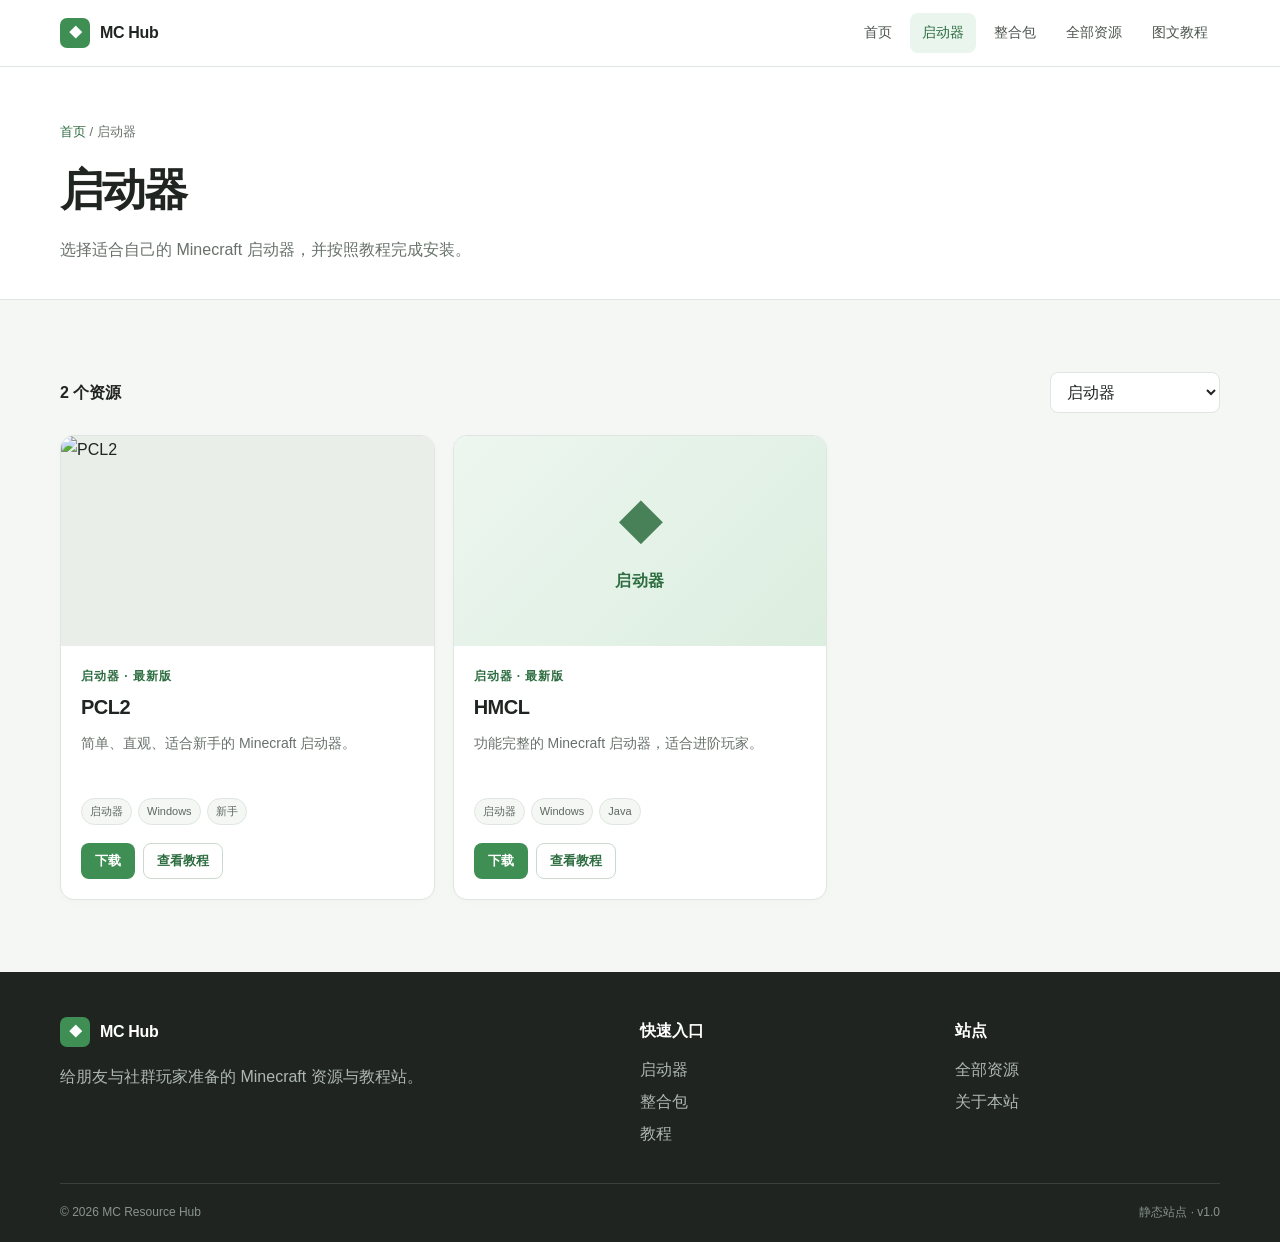
==== launchers.html @ 6d19175e "测试提交" ====
<!doctype html>
<html lang="zh-CN">
<head><meta charset="utf-8"><meta name="viewport" content="width=device-width,initial-scale=1"><meta name="description" content="Minecraft 启动器下载与安装教程。"><title>启动器 · MC Resource Hub</title><link rel="stylesheet" href="assets/css/style.css"></head>
<body data-category="launcher">
<header id="site-header" class="site-header"></header>
<main>
<section class="page-hero"><div class="container">
  <div class="breadcrumb"><a href="index.html">首页</a> / 启动器</div>
  <h1>启动器</h1><p>选择适合自己的 Minecraft 启动器，并按照教程完成安装。</p>
</div></section>
<section class="section"><div class="container">
  <div class="list-toolbar"><strong id="result-count"></strong><select id="category-filter" class="filter"><option value="all">全部分类</option><option value="launcher">启动器</option><option value="modpack">整合包</option><option value="shader">光影</option><option value="resource-pack">材质包</option><option value="skin">皮肤</option></select></div>
  <div id="resource-list" class="resource-grid"></div>
</div></section>
</main>
<footer id="site-footer" class="site-footer"></footer>
<script src="assets/js/data.js"></script><script src="assets/js/app.js"></script>
</body></html>
---- assets/css/style.css ----
:root {
  --green: #3f8f55;
  --green-dark: #2d6d40;
  --green-light: #eaf5ed;
  --text: #202522;
  --muted: #68716b;
  --line: #dfe5e0;
  --surface: #ffffff;
  --surface-soft: #f5f7f5;
  --dark: #202522;
  --shadow: 0 8px 24px rgba(25, 35, 28, .06);
  --radius: 14px;
  --container: 1160px;
}

* { box-sizing: border-box; }
html { scroll-behavior: smooth; }
body {
  margin: 0;
  color: var(--text);
  background: var(--surface-soft);
  font-family: Inter, "Segoe UI", "Microsoft YaHei", Arial, sans-serif;
  line-height: 1.7;
}
a { color: inherit; text-decoration: none; }
img { max-width: 100%; display: block; }
button, select { font: inherit; }
.container { width: min(var(--container), calc(100% - 40px)); margin-inline: auto; }

.site-header {
  position: sticky;
  top: 0;
  z-index: 50;
  background: rgba(255,255,255,.96);
  border-bottom: 1px solid var(--line);
  backdrop-filter: blur(10px);
}
.nav-wrap { min-height: 66px; display:flex; align-items:center; justify-content:space-between; gap:30px; }
.brand { display:inline-flex; align-items:center; gap:10px; font-weight:800; letter-spacing:-.02em; }
.brand-mark {
  width: 30px; height:30px; display:grid; place-items:center;
  color:#fff; background:var(--green); border-radius:7px; font-size:13px;
}
.nav { display:flex; align-items:center; gap:6px; }
.nav a { padding:8px 12px; border-radius:8px; color:#4d554f; font-size:14px; transition:background .18s ease,color .18s ease; }
.nav a:hover, .nav a.active { background:var(--green-light); color:var(--green-dark); }
.menu-button { display:none; border:0; background:none; font-size:22px; cursor:pointer; }

.hero { padding:88px 0 76px; background:var(--surface); border-bottom:1px solid var(--line); }
.hero-grid { display:grid; grid-template-columns:1.25fr .75fr; gap:70px; align-items:center; }
.eyebrow { color:var(--green-dark); font-size:12px; font-weight:800; letter-spacing:.08em; text-transform:uppercase; }
.hero h1 { max-width:760px; margin:12px 0 18px; font-size:clamp(40px,6vw,72px); line-height:1.06; letter-spacing:-.055em; }
.hero p { max-width:650px; color:var(--muted); font-size:18px; }
.hero-actions { display:flex; flex-wrap:wrap; gap:10px; margin-top:28px; }
.hero-art {
  aspect-ratio:1; background:var(--green-light); border:1px solid #d3e7d7;
  border-radius:24px; display:grid; place-items:center; position:relative; overflow:hidden;
}
.hero-art::before, .hero-art::after {
  content:""; position:absolute; width:180px; height:180px; border:1px solid #c4dec9; transform:rotate(45deg);
}
.hero-art::before { top:-55px; right:-55px; }
.hero-art::after { bottom:-65px; left:-65px; }
.hero-cube { font-size:100px; color:var(--green); opacity:.9; }

.section { padding:72px 0; }
.section-head { display:flex; align-items:end; justify-content:space-between; gap:20px; margin-bottom:26px; }
.section h2 { margin:0; font-size:30px; letter-spacing:-.03em; }
.section-intro { margin:5px 0 0; color:var(--muted); }
.text-link { color:var(--green-dark); font-weight:700; font-size:14px; }

.category-grid { display:grid; grid-template-columns:repeat(5,1fr); gap:12px; }
.category-card {
  min-height:145px; padding:20px; display:flex; flex-direction:column; justify-content:space-between;
  background:var(--surface); border:1px solid var(--line); border-radius:var(--radius);
  transition:transform .2s ease,border-color .2s ease,box-shadow .2s ease;
}
.category-card:hover { transform:translateY(-2px); border-color:#b8d3bd; box-shadow:var(--shadow); }
.category-icon { color:var(--green); font-size:26px; }
.category-card strong { display:block; margin-top:10px; font-size:17px; }
.category-card small { display:block; margin-top:4px; color:var(--muted); line-height:1.5; }
.arrow { align-self:flex-end; color:var(--green); }

.resource-grid { display:grid; grid-template-columns:repeat(3,1fr); gap:18px; }
.resource-card {
  overflow:hidden; background:var(--surface); border:1px solid var(--line); border-radius:var(--radius);
  box-shadow:0 2px 8px rgba(25,35,28,.02);
  transition:transform .2s ease,box-shadow .2s ease,border-color .2s ease;
}
.resource-card:hover { transform:translateY(-3px); box-shadow:var(--shadow); border-color:#bfd4c3; }
.card-image, .detail-image { width:100%; aspect-ratio:16/9; object-fit:cover; background:#e9eee9; }
.placeholder {
  display:flex; flex-direction:column; align-items:center; justify-content:center;
  gap:5px; color:var(--green-dark); font-weight:800; letter-spacing:.04em;
  background:linear-gradient(135deg,#edf6ef,#dceee0);
}
.placeholder-cube { font-size:44px; opacity:.85; }
.card-body { padding:20px; }
.card-body h3 { margin:4px 0 8px; font-size:20px; letter-spacing:-.025em; }
.card-body p { min-height:52px; margin:0; color:var(--muted); font-size:14px; }
.tags { display:flex; flex-wrap:wrap; gap:6px; margin-top:14px; }
.tags span {
  padding:3px 8px; border-radius:999px; background:var(--surface-soft);
  color:#5d675f; font-size:11px; border:1px solid var(--line);
}
.card-actions, .detail-actions { display:flex; gap:8px; margin-top:18px; }

.button {
  display:inline-flex; align-items:center; justify-content:center; min-height:40px; padding:0 16px;
  border-radius:8px; border:1px solid transparent; font-weight:750; font-size:14px;
  cursor:pointer; transition:transform .16s ease,background .16s ease,border-color .16s ease;
}
.button:hover { transform:translateY(-1px); }
.button.primary { color:#fff; background:var(--green); }
.button.primary:hover { background:var(--green-dark); }
.button.ghost { background:var(--surface); color:var(--green-dark); border-color:#cbd9ce; }
.button.small { min-height:36px; padding:0 13px; font-size:13px; }

.split { display:grid; grid-template-columns:1fr 1fr; gap:22px; }
.panel { background:var(--dark); color:#fff; border-radius:var(--radius); padding:34px; }
.panel h2 { margin:0 0 8px; }
.panel p { color:#c8d0ca; }
.panel .button.ghost { background:transparent; color:#fff; border-color:#5c665f; }
.panel.light { background:var(--surface); color:var(--text); border:1px solid var(--line); }
.panel.light p { color:var(--muted); }

.tutorial-list { display:grid; gap:10px; }
.tutorial-card {
  display:grid; grid-template-columns:52px 1fr; gap:16px; align-items:start;
  padding:20px; background:var(--surface); border:1px solid var(--line); border-radius:var(--radius);
  transition:transform .2s ease,border-color .2s ease;
}
.tutorial-card:hover { transform:translateX(2px); border-color:#b9d1bd; }
.tutorial-icon { width:44px; height:44px; display:grid; place-items:center; background:var(--green-light); color:var(--green-dark); border-radius:10px; font-weight:900; }
.tutorial-card h3 { margin:3px 0 5px; font-size:17px; }
.tutorial-card p { margin:0; color:var(--muted); font-size:14px; }

.page-hero { padding:54px 0 36px; background:var(--surface); border-bottom:1px solid var(--line); }
.page-hero h1 { margin:5px 0 8px; font-size:44px; letter-spacing:-.04em; }
.page-hero p { color:var(--muted); max-width:680px; margin:0; }
.breadcrumb { margin-bottom:10px; font-size:13px; color:var(--muted); }
.breadcrumb a { color:var(--green-dark); }
.list-toolbar { display:flex; justify-content:space-between; align-items:center; gap:16px; margin-bottom:22px; }
.filter {
  min-width:170px; padding:10px 12px; border:1px solid var(--line); border-radius:8px;
  background:#fff; color:var(--text);
}
.empty-state { padding:60px 20px; text-align:center; color:var(--muted); background:#fff; border:1px dashed #cbd6cd; border-radius:var(--radius); }
.empty-state.large { padding:90px 20px; }
.empty-icon { font-size:40px; color:var(--green); }

.detail-grid { display:grid; grid-template-columns:1fr 1fr; gap:42px; align-items:start; }
.detail-image { border-radius:var(--radius); border:1px solid var(--line); }
.detail-content h1 { margin:8px 0 10px; font-size:48px; line-height:1.1; letter-spacing:-.04em; }
.lead { color:var(--muted); font-size:18px; }
.notice { margin-top:28px; padding:18px; background:var(--green-light); border-left:4px solid var(--green); border-radius:8px; }
.notice p { margin:4px 0 0; color:#536058; font-size:14px; }

.article { max-width:820px; margin:auto; background:#fff; padding:42px; border:1px solid var(--line); border-radius:var(--radius); }
.article h1 { margin-top:0; font-size:42px; line-height:1.15; }
.article h2 { margin-top:36px; border-bottom:1px solid var(--line); padding-bottom:8px; }
.article h3 { margin-top:26px; }
.article p, .article li { color:#4f5852; }
.article code { padding:2px 5px; border-radius:4px; background:#eef1ee; }
.article .step { padding:18px; margin:14px 0; border:1px solid var(--line); border-radius:10px; background:var(--surface-soft); }
.article .step strong { color:var(--green-dark); }

.site-footer { padding:45px 0 20px; background:#1f2421; color:#dbe1dc; }
.footer-grid { display:grid; grid-template-columns:2fr 1fr 1fr; gap:50px; }
.footer-brand { color:#fff; }
.site-footer p { color:#aeb8b0; max-width:380px; }
.site-footer h4 { margin:0 0 12px; color:#fff; }
.site-footer a { display:block; width:max-content; margin:5px 0; color:#aeb8b0; }
.site-footer a:hover { color:#fff; }
.footer-bottom { display:flex; justify-content:space-between; gap:20px; border-top:1px solid #39413c; margin-top:30px; padding-top:18px; color:#89948c; font-size:12px; }

.reveal { opacity:0; transform:translateY(7px); transition:opacity .25s ease,transform .25s ease; }
.reveal.visible { opacity:1; transform:none; }

@media (max-width: 900px) {
  .hero-grid, .detail-grid, .split { grid-template-columns:1fr; }
  .hero-art { max-width:420px; }
  .category-grid { grid-template-columns:repeat(2,1fr); }
  .resource-grid { grid-template-columns:repeat(2,1fr); }
  .footer-grid { grid-template-columns:1fr 1fr; }
}
@media (max-width: 650px) {
  .container { width:min(var(--container), calc(100% - 28px)); }
  .nav-wrap { min-height:60px; }
  .menu-button { display:block; }
  .nav {
    display:none; position:absolute; left:14px; right:14px; top:58px;
    padding:8px; flex-direction:column; align-items:stretch;
    background:#fff; border:1px solid var(--line); border-radius:10px; box-shadow:var(--shadow);
  }
  .nav.open { display:flex; }
  .nav a { padding:11px 12px; }
  .hero { padding:58px 0 48px; }
  .hero h1 { font-size:43px; }
  .hero p { font-size:16px; }
  .section { padding:52px 0; }
  .section-head { align-items:flex-start; flex-direction:column; }
  .category-grid, .resource-grid { grid-template-columns:1fr; }
  .page-hero { padding:40px 0 28px; }
  .page-hero h1, .detail-content h1 { font-size:36px; }
  .list-toolbar { align-items:stretch; flex-direction:column; }
  .filter { width:100%; }
  .article { padding:24px 18px; }
  .article h1 { font-size:34px; }
  .footer-grid { grid-template-columns:1fr; gap:25px; }
  .footer-bottom { flex-direction:column; }
}
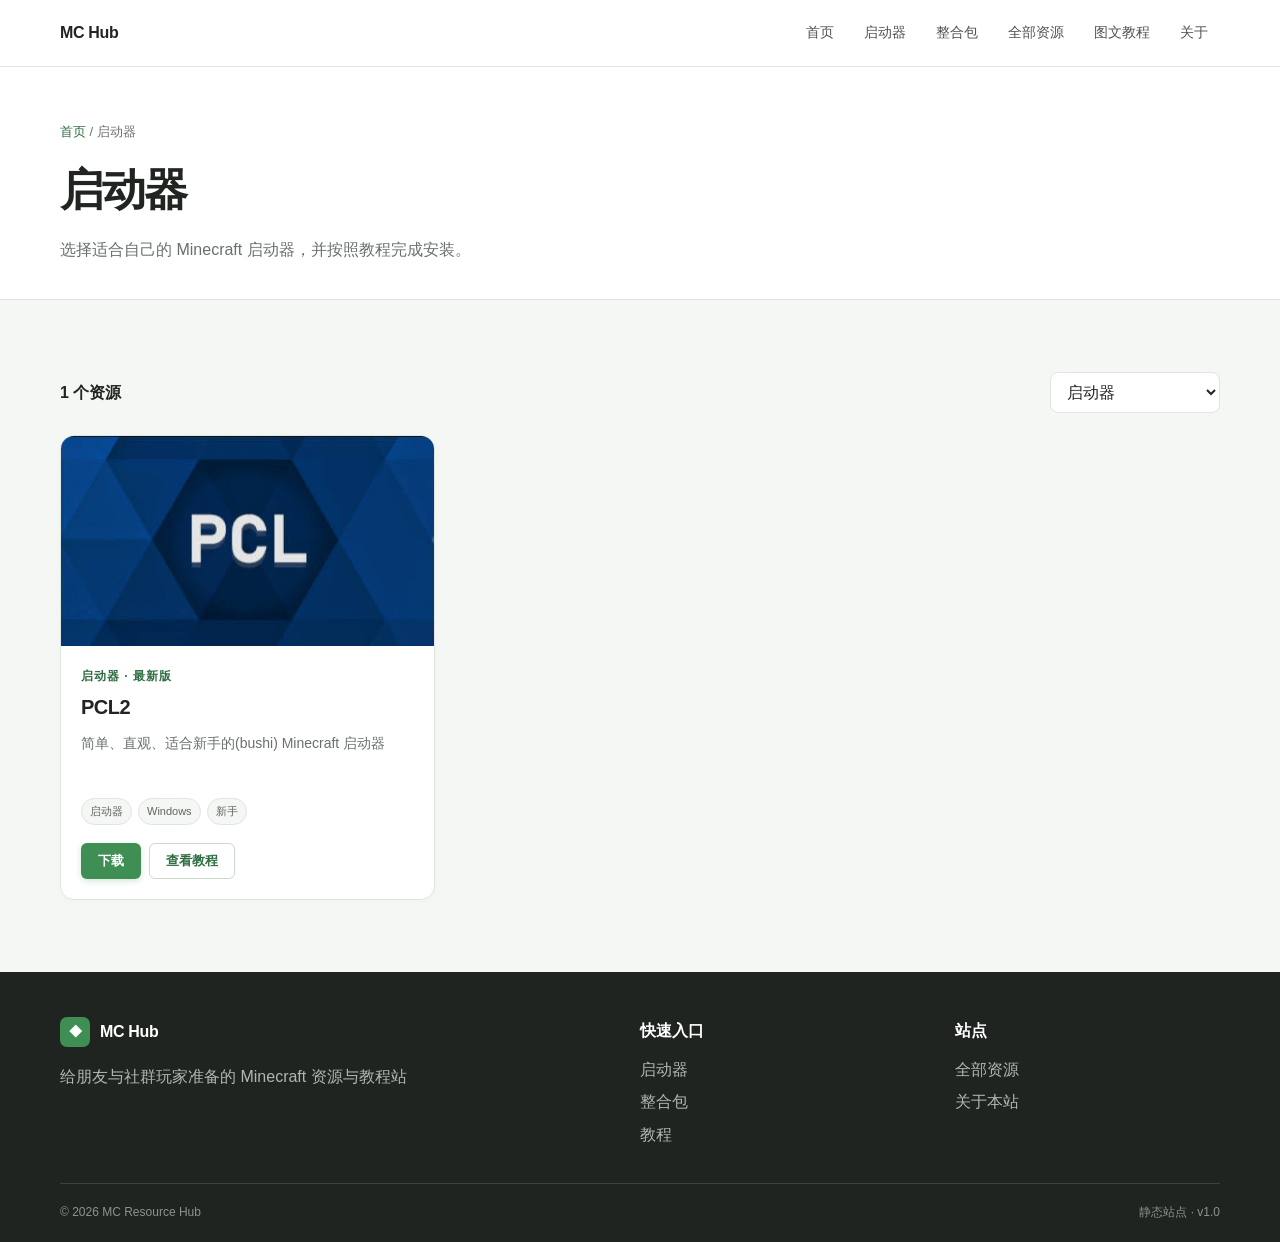
==== commit 4c3c266b: "Add files via upload" ====
--- a/launchers.html
+++ b/launchers.html
@@ -14,5 +14,5 @@
 </div></section>
 </main>
 <footer id="site-footer" class="site-footer"></footer>
-<script src="assets/js/data.js"></script><script src="assets/js/app.js"></script>
+<script src="/assets/js/urls.js"></script><script src="assets/js/data.js"></script><script src="assets/js/app.js"></script>
 </body></html>
--- a/assets/css/style.css
+++ b/assets/css/style.css
@@ -210,3 +210,150 @@
   .footer-grid { grid-template-columns:1fr; gap:25px; }
   .footer-bottom { flex-direction:column; }
 }
+
+/* ==========================================================================
+   教程步骤卡片 - 左图右文（图片无缝贴边大卡片）
+   ========================================================================== */
+
+.tutorial-step-list {
+  display: flex;
+  flex-direction: column;
+  gap: 32px;
+  max-width: 1600px; /* 适当放宽容器宽度，容纳 800x500 大图 */
+  margin: 0 auto;
+}
+
+.tutorial-step-card {
+  display: grid;
+  grid-template-columns: 720px 1fr; /* 左侧固定 800px 给大图 */
+  gap: 0;                            /* 清除网格间距，实现无缝贴合 */
+  background: var(--surface);
+  border: 1px solid var(--line);
+  border-radius: var(--radius);      /* 卡片整体圆角 */
+  overflow: hidden;                  /* 关键：裁切左侧图片的圆角，使图片与卡片完美重合 */
+  box-shadow: 0 4px 16px rgba(0, 0, 0, 0.04);
+  transition: transform .2s ease, box-shadow .2s ease, border-color .2s ease;
+}
+
+/* .tutorial-step-card:hover {
+  transform: translateY(-2px);
+  box-shadow: var(--shadow);
+  border-color: #bfd4c3;
+} */
+
+/* 左侧图片区域：无内边距，完全填充 */
+.tutorial-step-media {
+  width: 100%;
+  height: 100%;
+  aspect-ratio: 8 / 5;               /* 对应 800 * 500 的比例 */
+  background: var(--surface-soft);
+  border: none;                      /* 移除原内边框 */
+  border-radius: 0;                  /* 移除独立圆角 */
+  overflow: hidden;
+}
+
+.tutorial-step-media img {
+  width: 100%;
+  height: 100%;
+  object-fit: cover;                 /* 图片自适应填满区域 */
+  display: block;
+}
+
+/* 右侧文本内容区域：留出舒适内边距 */
+.tutorial-step-content {
+  display: flex;
+  flex-direction: column;
+  justify-content: center;
+  padding: 40px;                     /* 右侧文案留白 */
+}
+
+.tutorial-step-header {
+  display: flex;
+  align-items: center;
+  gap: 12px;
+  margin-bottom: 12px;
+}
+
+.step-badge {
+  display: inline-block;
+  padding: 4px 10px;
+  background: var(--green-light);
+  color: var(--green-dark);
+  font-size: 13px;
+  font-weight: 800;
+  border-radius: 6px;
+  letter-spacing: .05em;
+}
+
+.tutorial-step-header h3 {
+  margin: 0;
+  font-size: 24px;                  /* 放大标题，适配大卡片比例 */
+  line-height: 1.3;
+  letter-spacing: -.02em;
+  color: var(--text);
+}
+
+.tutorial-step-content p {
+  margin: 12px 0 0;
+  color: var(--muted);
+  font-size: 16px;                  /* 放大正文字号 */
+  line-height: 1.7;
+}
+
+.tutorial-step-action {
+  margin-top: 24px;
+}
+
+/* 响应式适配：移动端及小屏幕自动转为上下单列布局 */
+@media (max-width: 1100px) {
+  .tutorial-step-card {
+    grid-template-columns: 1fr;    /* 屏幕较小时转为上下结构 */
+  }
+
+  .tutorial-step-media {
+    aspect-ratio: 8 / 5;
+  }
+
+  .tutorial-step-content {
+    padding: 24px;
+  }
+}
+
+/* ==========================================================================
+   按钮通用样式补丁
+   ========================================================================== */
+
+/* 1. 基础按钮样式 */
+.button {
+  display: inline-flex;
+  align-items: center;
+  justify-content: center;
+  padding: 10px 20px;
+  font-size: 14px;
+  font-weight: 600;
+  text-decoration: none;
+  border-radius: 8px;
+  border: 1px solid transparent;
+  cursor: pointer;
+  transition: all 0.2s ease;
+  line-height: 1.4;
+}
+
+/* 2. 主按钮（Primary）风格 */
+.button.primary {
+  background-color: var(--green, #2e7d32); /* 优先使用变量，没有则用绿色 */
+  color: #ffffff !important;               /* 确保文字为白色，防止继承其他颜色变透明 */
+  box-shadow: 0 2px 6px rgba(46, 125, 50, 0.2);
+}
+
+/* .button.primary:hover {
+  opacity: 0.9;
+  transform: translateY(-1px);
+} */
+
+/* 3. 小号按钮（Small）尺寸调整 */
+.button.small {
+  padding: 8px 16px;
+  font-size: 13px;
+  border-radius: 6px;
+}
